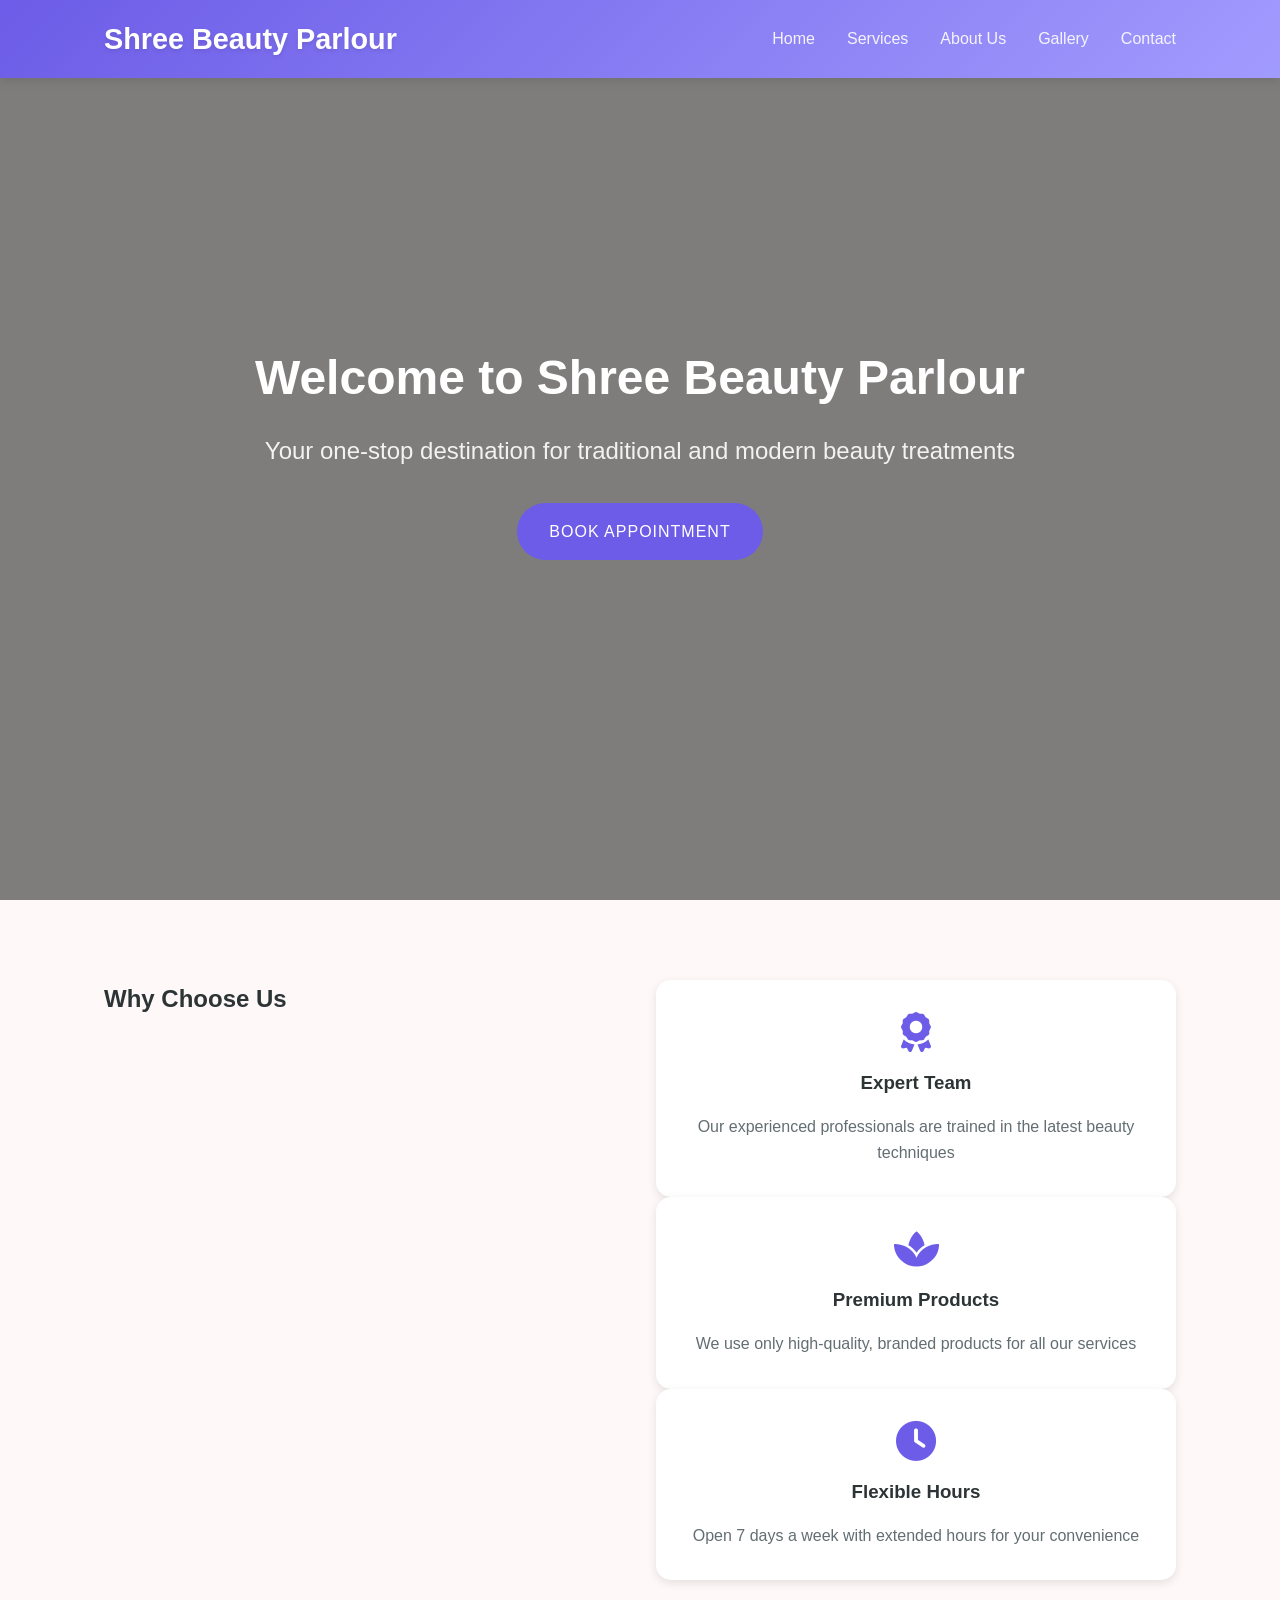
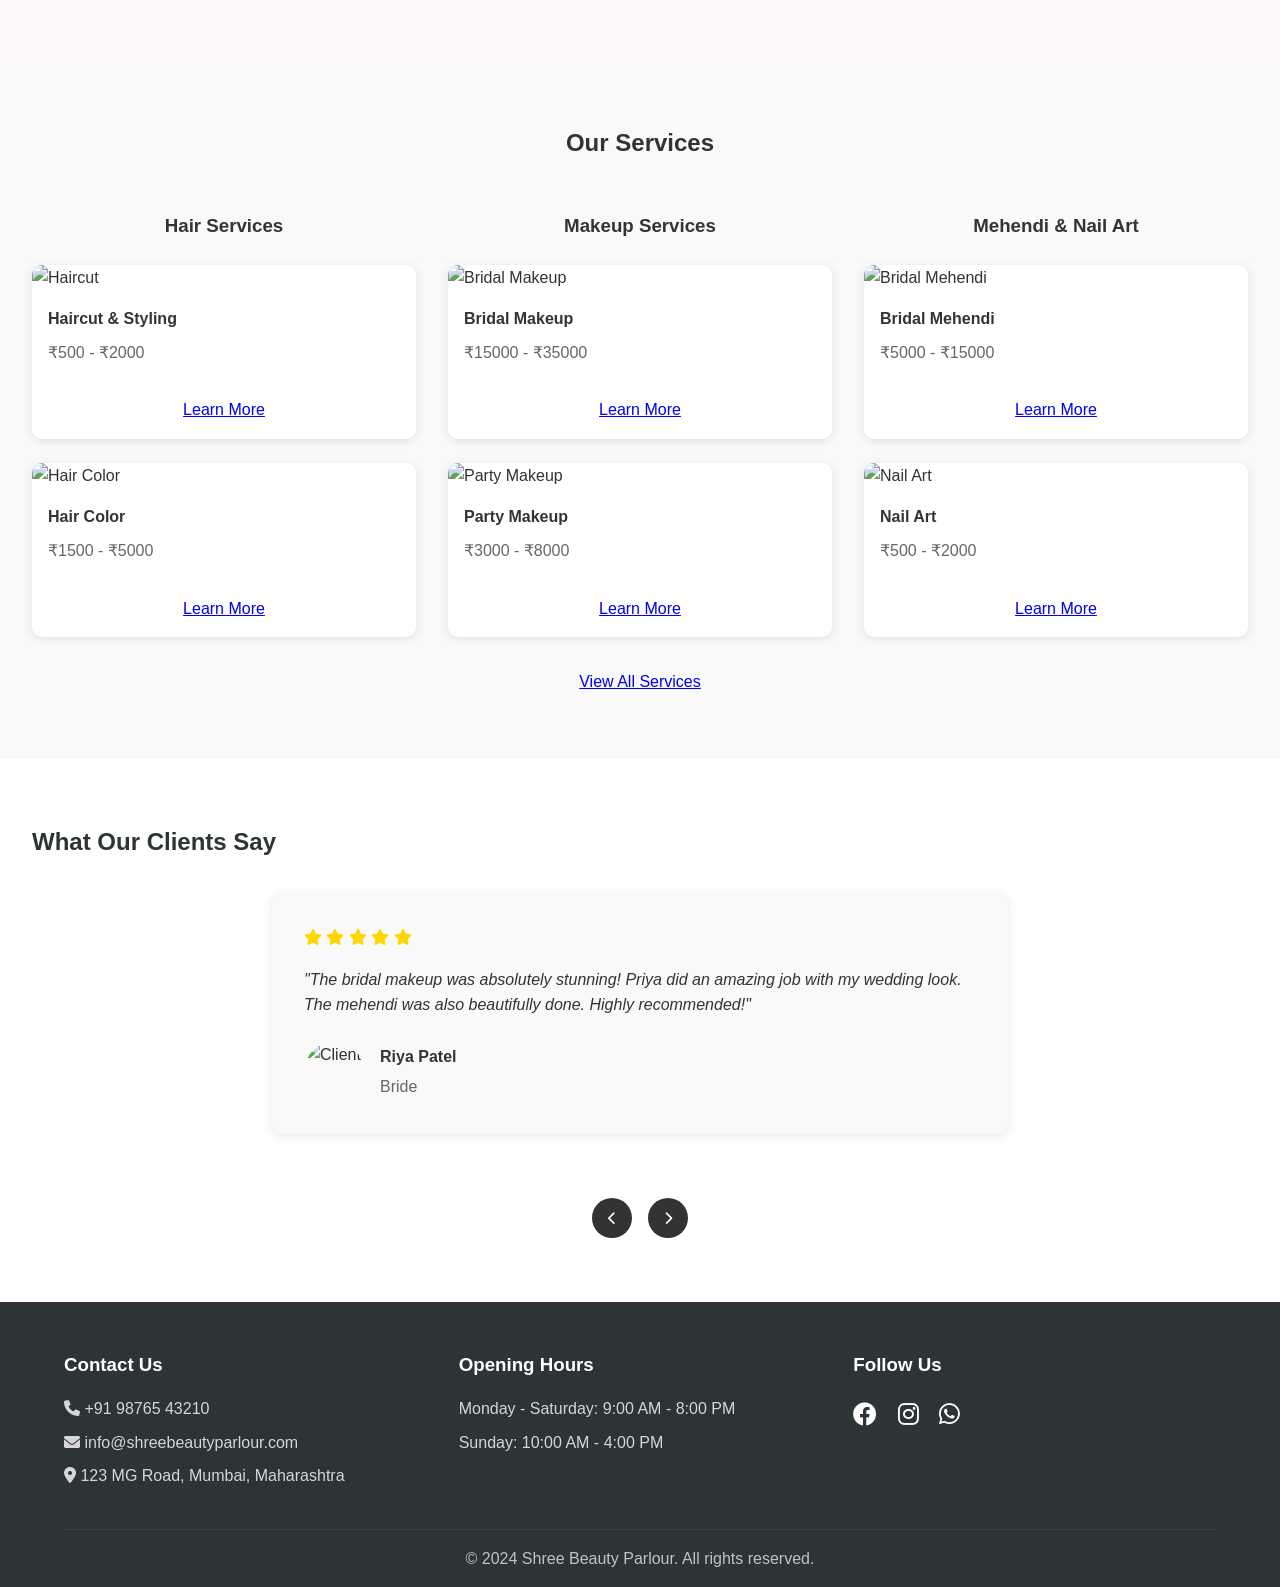
==== index.html @ 2ab31e63 "first commit" ====
<!DOCTYPE html>
<html lang="en">
<head>
    <meta charset="UTF-8">
    <meta name="viewport" content="width=device-width, initial-scale=1.0">
    <title>Shree Beauty Parlour - Home</title>
    <link rel="stylesheet" href="styles.css">
    <link rel="stylesheet" href="https://cdnjs.cloudflare.com/ajax/libs/font-awesome/6.0.0/css/all.min.css">
</head>
<body>
    <header>
        <nav>
            <div class="logo">
                <h1>Shree Beauty Parlour</h1>
            </div>
            <ul class="nav-links">
                <li><a href="index.html" class="active">Home</a></li>
                <li><a href="services.html">Services</a></li>
                <li><a href="about.html">About Us</a></li>
                <li><a href="gallery.html">Gallery</a></li>
                <li><a href="contact.html">Contact</a></li>
            </ul>
            <div class="hamburger">
                <span></span>
                <span></span>
                <span></span>
            </div>
        </nav>
    </header>

    <main>
        <section class="hero">
            <div class="hero-content">
                <h2>Welcome to Shree Beauty Parlour</h2>
                <p>Your one-stop destination for traditional and modern beauty treatments</p>
                <a href="contact.html" class="cta-button">Book Appointment</a>
            </div>
        </section>

        <section class="features">
            <h2>Why Choose Us</h2>
            <div class="feature-cards">
                <div class="feature-card">
                    <i class="fas fa-award"></i>
                    <h3>Expert Team</h3>
                    <p>Our experienced professionals are trained in the latest beauty techniques</p>
                </div>
                <div class="feature-card">
                    <i class="fas fa-spa"></i>
                    <h3>Premium Products</h3>
                    <p>We use only high-quality, branded products for all our services</p>
                </div>
                <div class="feature-card">
                    <i class="fas fa-clock"></i>
                    <h3>Flexible Hours</h3>
                    <p>Open 7 days a week with extended hours for your convenience</p>
                </div>
            </div>
        </section>

        <section class="services-preview">
            <h2>Our Services</h2>
            <div class="service-categories">
                <div class="service-category">
                    <h3>Hair Services</h3>
                    <div class="service-cards">
                        <div class="service-card">
                            <img src="https://images.pexels.com/photos/3993448/pexels-photo-3993448.jpeg?auto=compress&cs=tinysrgb&w=500" alt="Haircut">
                            <h4>Haircut & Styling</h4>
                            <p>₹500 - ₹2000</p>
                            <a href="services.html#hair" class="btn">Learn More</a>
                        </div>
                        <div class="service-card">
                            <img src="https://images.pexels.com/photos/3993449/pexels-photo-3993449.jpeg?auto=compress&cs=tinysrgb&w=500" alt="Hair Color">
                            <h4>Hair Color</h4>
                            <p>₹1500 - ₹5000</p>
                            <a href="services.html#hair" class="btn">Learn More</a>
                        </div>
                    </div>
                </div>

                <div class="service-category">
                    <h3>Makeup Services</h3>
                    <div class="service-cards">
                        <div class="service-card">
                            <img src="https://images.pexels.com/photos/3771069/pexels-photo-3771069.jpeg?auto=compress&cs=tinysrgb&w=500" alt="Bridal Makeup">
                            <h4>Bridal Makeup</h4>
                            <p>₹15000 - ₹35000</p>
                            <a href="services.html#makeup" class="btn">Learn More</a>
                        </div>
                        <div class="service-card">
                            <img src="https://images.pexels.com/photos/3771089/pexels-photo-3771089.jpeg?auto=compress&cs=tinysrgb&w=500" alt="Party Makeup">
                            <h4>Party Makeup</h4>
                            <p>₹3000 - ₹8000</p>
                            <a href="services.html#makeup" class="btn">Learn More</a>
                        </div>
                    </div>
                </div>

                <div class="service-category">
                    <h3>Mehendi & Nail Art</h3>
                    <div class="service-cards">
                        <div class="service-card">
                            <img src="https://images.pexels.com/photos/3771089/pexels-photo-3771089.jpeg?auto=compress&cs=tinysrgb&w=500" alt="Bridal Mehendi">
                            <h4>Bridal Mehendi</h4>
                            <p>₹5000 - ₹15000</p>
                            <a href="services.html#mehendi" class="btn">Learn More</a>
                        </div>
                        <div class="service-card">
                            <img src="https://images.pexels.com/photos/3771089/pexels-photo-3771089.jpeg?auto=compress&cs=tinysrgb&w=500" alt="Nail Art">
                            <h4>Nail Art</h4>
                            <p>₹500 - ₹2000</p>
                            <a href="services.html#mehendi" class="btn">Learn More</a>
                        </div>
                    </div>
                </div>
            </div>
            <div class="view-all-services">
                <a href="services.html" class="btn">View All Services</a>
            </div>
        </section>

        <section class="testimonials">
            <h2>What Our Clients Say</h2>
            <div class="testimonial-slider">
                <div class="testimonial active">
                    <div class="testimonial-content">
                        <div class="rating">
                            <i class="fas fa-star"></i>
                            <i class="fas fa-star"></i>
                            <i class="fas fa-star"></i>
                            <i class="fas fa-star"></i>
                            <i class="fas fa-star"></i>
                        </div>
                        <p>"The bridal makeup was absolutely stunning! Priya did an amazing job with my wedding look. The mehendi was also beautifully done. Highly recommended!"</p>
                        <div class="client-info">
                            <img src="https://images.pexels.com/photos/3771089/pexels-photo-3771089.jpeg?auto=compress&cs=tinysrgb&w=500" alt="Client">
                            <div>
                                <h4>Riya Patel</h4>
                                <p>Bride</p>
                            </div>
                        </div>
                    </div>
                </div>
                <div class="testimonial">
                    <div class="testimonial-content">
                        <div class="rating">
                            <i class="fas fa-star"></i>
                            <i class="fas fa-star"></i>
                            <i class="fas fa-star"></i>
                            <i class="fas fa-star"></i>
                            <i class="fas fa-star"></i>
                        </div>
                        <p>"Anjali's makeup skills are exceptional! She understood exactly what I wanted for my sister's wedding. The team is professional and the salon is very clean."</p>
                        <div class="client-info">
                            <img src="https://images.pexels.com/photos/3771089/pexels-photo-3771089.jpeg?auto=compress&cs=tinysrgb&w=500" alt="Client">
                            <div>
                                <h4>Neha Sharma</h4>
                                <p>Wedding Guest</p>
                            </div>
                        </div>
                    </div>
                </div>
                <div class="testimonial">
                    <div class="testimonial-content">
                        <div class="rating">
                            <i class="fas fa-star"></i>
                            <i class="fas fa-star"></i>
                            <i class="fas fa-star"></i>
                            <i class="fas fa-star"></i>
                            <i class="fas fa-star"></i>
                        </div>
                        <p>"Meera's mehendi designs are beautiful and unique. She's very patient and takes time to understand your preferences. The results are always amazing!"</p>
                        <div class="client-info">
                            <img src="https://images.pexels.com/photos/3771089/pexels-photo-3771089.jpeg?auto=compress&cs=tinysrgb&w=500" alt="Client">
                            <div>
                                <h4>Priya Singh</h4>
                                <p>Regular Client</p>
                            </div>
                        </div>
                    </div>
                </div>
            </div>
            <div class="testimonial-controls">
                <button class="prev-btn"><i class="fas fa-chevron-left"></i></button>
                <button class="next-btn"><i class="fas fa-chevron-right"></i></button>
            </div>
        </section>
    </main>

    <footer>
        <div class="footer-content">
            <div class="footer-section">
                <h3>Contact Us</h3>
                <p><i class="fas fa-phone"></i> +91 98765 43210</p>
                <p><i class="fas fa-envelope"></i> info@shreebeautyparlour.com</p>
                <p><i class="fas fa-map-marker-alt"></i> 123 MG Road, Mumbai, Maharashtra</p>
            </div>
            <div class="footer-section">
                <h3>Opening Hours</h3>
                <p>Monday - Saturday: 9:00 AM - 8:00 PM</p>
                <p>Sunday: 10:00 AM - 4:00 PM</p>
            </div>
            <div class="footer-section">
                <h3>Follow Us</h3>
                <div class="social-links">
                    <a href="#"><i class="fab fa-facebook"></i></a>
                    <a href="#"><i class="fab fa-instagram"></i></a>
                    <a href="#"><i class="fab fa-whatsapp"></i></a>
                </div>
            </div>
        </div>
        <div class="footer-bottom">
            <p>&copy; 2024 Shree Beauty Parlour. All rights reserved.</p>
        </div>
    </footer>

    <script src="script.js"></script>
</body>
</html>
---- styles.css ----
/* Reset and base styles */
* {
    margin: 0;
    padding: 0;
    box-sizing: border-box;
}

:root {
    --primary-color: #6c5ce7;
    --secondary-color: #a29bfe;
    --accent-color: #fd79a8;
    --text-color: #2d3436;
    --light-text: #636e72;
    --background-color: #fff8f8;
    --white: #ffffff;
    --shadow: 0 3px 10px rgba(0,0,0,0.1);
    --transition: all 0.3s ease;
}

body {
    font-family: 'Poppins', sans-serif;
    line-height: 1.6;
    color: var(--text-color);
    background-color: var(--background-color);
}

/* Header and Navigation */
header {
    background: linear-gradient(135deg, var(--primary-color), var(--secondary-color));
    box-shadow: var(--shadow);
    position: fixed;
    width: 100%;
    top: 0;
    z-index: 1000;
}

nav {
    display: flex;
    justify-content: space-between;
    align-items: center;
    padding: 1rem 5%;
    max-width: 1200px;
    margin: 0 auto;
}

.logo h1 {
    color: var(--white);
    font-size: 1.8rem;
    font-weight: 700;
    text-shadow: 0 2px 4px rgba(0,0,0,0.1);
}

.nav-links {
    display: flex;
    list-style: none;
}

.nav-links li {
    margin-left: 2rem;
}

.nav-links a {
    text-decoration: none;
    color: var(--white);
    font-weight: 500;
    transition: var(--transition);
    position: relative;
    opacity: 0.9;
}

.nav-links a::after {
    content: '';
    position: absolute;
    bottom: -5px;
    left: 0;
    width: 0;
    height: 2px;
    background-color: var(--white);
    transition: var(--transition);
}

.nav-links a:hover::after,
.nav-links a.active::after {
    width: 100%;
}

.nav-links a:hover,
.nav-links a.active {
    color: var(--white);
    opacity: 1;
}

.hamburger {
    display: none;
    cursor: pointer;
}

.hamburger span {
    display: block;
    width: 25px;
    height: 3px;
    background-color: var(--white);
    margin: 5px 0;
    transition: var(--transition);
}

/* Hero Section */
.hero {
    height: 100vh;
    background: linear-gradient(rgba(0,0,0,0.5), rgba(0,0,0,0.5)), url('https://images.unsplash.com/photo-1562322140-8baeececf3df?ixlib=rb-1.2.1&auto=format&fit=crop&w=1950&q=80');
    background-size: cover;
    background-position: center;
    display: flex;
    align-items: center;
    justify-content: center;
    text-align: center;
    color: var(--white);
    padding: 0 1rem;
}

.hero-content h2 {
    font-size: 3rem;
    margin-bottom: 1rem;
    font-weight: 700;
}

.hero-content p {
    font-size: 1.5rem;
    margin-bottom: 2rem;
    opacity: 0.9;
}

.cta-button {
    display: inline-block;
    padding: 1rem 2rem;
    background-color: var(--primary-color);
    color: var(--white);
    text-decoration: none;
    border-radius: 30px;
    transition: var(--transition);
    font-weight: 500;
    text-transform: uppercase;
    letter-spacing: 1px;
}

.cta-button:hover {
    background-color: var(--secondary-color);
    transform: translateY(-3px);
    box-shadow: 0 5px 15px rgba(108, 92, 231, 0.3);
}

/* Features Section */
.features {
    display: grid;
    grid-template-columns: repeat(auto-fit, minmax(250px, 1fr));
    gap: 2rem;
    padding: 5rem 5%;
    max-width: 1200px;
    margin: 0 auto;
}

.feature-card {
    text-align: center;
    padding: 2rem;
    background-color: var(--white);
    border-radius: 15px;
    box-shadow: var(--shadow);
    transition: var(--transition);
}

.feature-card:hover {
    transform: translateY(-10px);
    box-shadow: 0 10px 20px rgba(0,0,0,0.1);
}

.feature-card i {
    font-size: 2.5rem;
    color: var(--primary-color);
    margin-bottom: 1rem;
}

.feature-card h3 {
    color: var(--text-color);
    margin-bottom: 1rem;
    font-weight: 600;
}

.feature-card p {
    color: var(--light-text);
}

/* Services Preview Section */
.services-preview {
    padding: 4rem 2rem;
    background-color: #f9f9f9;
}

.services-preview h2 {
    text-align: center;
    margin-bottom: 3rem;
    color: #333;
}

.service-categories {
    display: grid;
    grid-template-columns: repeat(auto-fit, minmax(300px, 1fr));
    gap: 2rem;
    margin-bottom: 2rem;
}

.service-category h3 {
    color: #333;
    margin-bottom: 1.5rem;
    text-align: center;
}

.service-cards {
    display: grid;
    grid-template-columns: repeat(auto-fit, minmax(250px, 1fr));
    gap: 1.5rem;
}

.service-card {
    background: white;
    border-radius: 10px;
    overflow: hidden;
    box-shadow: 0 2px 10px rgba(0, 0, 0, 0.1);
    transition: transform 0.3s ease;
}

.service-card:hover {
    transform: translateY(-5px);
}

.service-card img {
    width: 100%;
    height: 200px;
    object-fit: cover;
}

.service-card h4 {
    padding: 1rem 1rem 0.5rem;
    color: #333;
}

.service-card p {
    padding: 0 1rem 1rem;
    color: #666;
}

.service-card .btn {
    display: block;
    margin: 1rem;
    text-align: center;
}

.view-all-services {
    text-align: center;
    margin-top: 2rem;
}

/* Updated Testimonials Section */
.testimonials {
    padding: 4rem 2rem;
    background-color: #fff;
}

.testimonial-slider {
    position: relative;
    max-width: 800px;
    margin: 0 auto;
    overflow: hidden;
}

.testimonial {
    display: none;
    padding: 2rem;
}

.testimonial.active {
    display: block;
}

.testimonial-content {
    background: #f9f9f9;
    padding: 2rem;
    border-radius: 10px;
    box-shadow: 0 2px 10px rgba(0, 0, 0, 0.1);
}

.rating {
    color: #ffd700;
    margin-bottom: 1rem;
}

.testimonial p {
    font-style: italic;
    margin-bottom: 1.5rem;
    color: #333;
}

.client-info {
    display: flex;
    align-items: center;
    gap: 1rem;
}

.client-info img {
    width: 60px;
    height: 60px;
    border-radius: 50%;
    object-fit: cover;
}

.client-info h4 {
    color: #333;
    margin-bottom: 0.25rem;
}

.client-info p {
    color: #666;
    margin: 0;
    font-style: normal;
}

.testimonial-controls {
    display: flex;
    justify-content: center;
    gap: 1rem;
    margin-top: 2rem;
}

.testimonial-controls button {
    background: #333;
    color: white;
    border: none;
    width: 40px;
    height: 40px;
    border-radius: 50%;
    cursor: pointer;
    transition: background-color 0.3s ease;
}

.testimonial-controls button:hover {
    background: #555;
}

/* Footer */
footer {
    background-color: var(--text-color);
    color: var(--white);
    padding: 3rem 5% 1rem;
}

.footer-content {
    display: grid;
    grid-template-columns: repeat(auto-fit, minmax(250px, 1fr));
    gap: 2rem;
    max-width: 1200px;
    margin: 0 auto;
}

.footer-section h3 {
    margin-bottom: 1rem;
    color: var(--white);
    font-weight: 600;
}

.footer-section p {
    margin-bottom: 0.5rem;
    opacity: 0.8;
}

.social-links a {
    color: var(--white);
    margin-right: 1rem;
    font-size: 1.5rem;
    transition: var(--transition);
}

.social-links a:hover {
    color: var(--secondary-color);
    transform: translateY(-3px);
}

.footer-bottom {
    text-align: center;
    margin-top: 2rem;
    padding-top: 1rem;
    border-top: 1px solid rgba(255,255,255,0.1);
    opacity: 0.7;
}

/* Responsive Design */
@media (max-width: 768px) {
    .nav-links {
        display: none;
        position: absolute;
        top: 100%;
        left: 0;
        width: 100%;
        background: linear-gradient(135deg, var(--primary-color), var(--secondary-color));
        padding: 1rem;
        box-shadow: var(--shadow);
    }

    .nav-links.active {
        display: flex;
        flex-direction: column;
        align-items: center;
    }

    .nav-links li {
        margin: 1rem 0;
    }

    .hamburger {
        display: block;
    }

    .hamburger.active span:nth-child(2) {
        opacity: 0;
    }

    .hamburger.active span:nth-child(1) {
        transform: translateY(8px) rotate(45deg);
    }

    .hamburger.active span:nth-child(3) {
        transform: translateY(-8px) rotate(-45deg);
    }

    .hero-content h2 {
        font-size: 2rem;
    }

    .hero-content p {
        font-size: 1.2rem;
    }

    .service-categories {
        grid-template-columns: 1fr;
    }

    .service-cards {
        grid-template-columns: 1fr;
    }

    .testimonial-content {
        padding: 1.5rem;
    }

    .client-info img {
        width: 50px;
        height: 50px;
    }
}
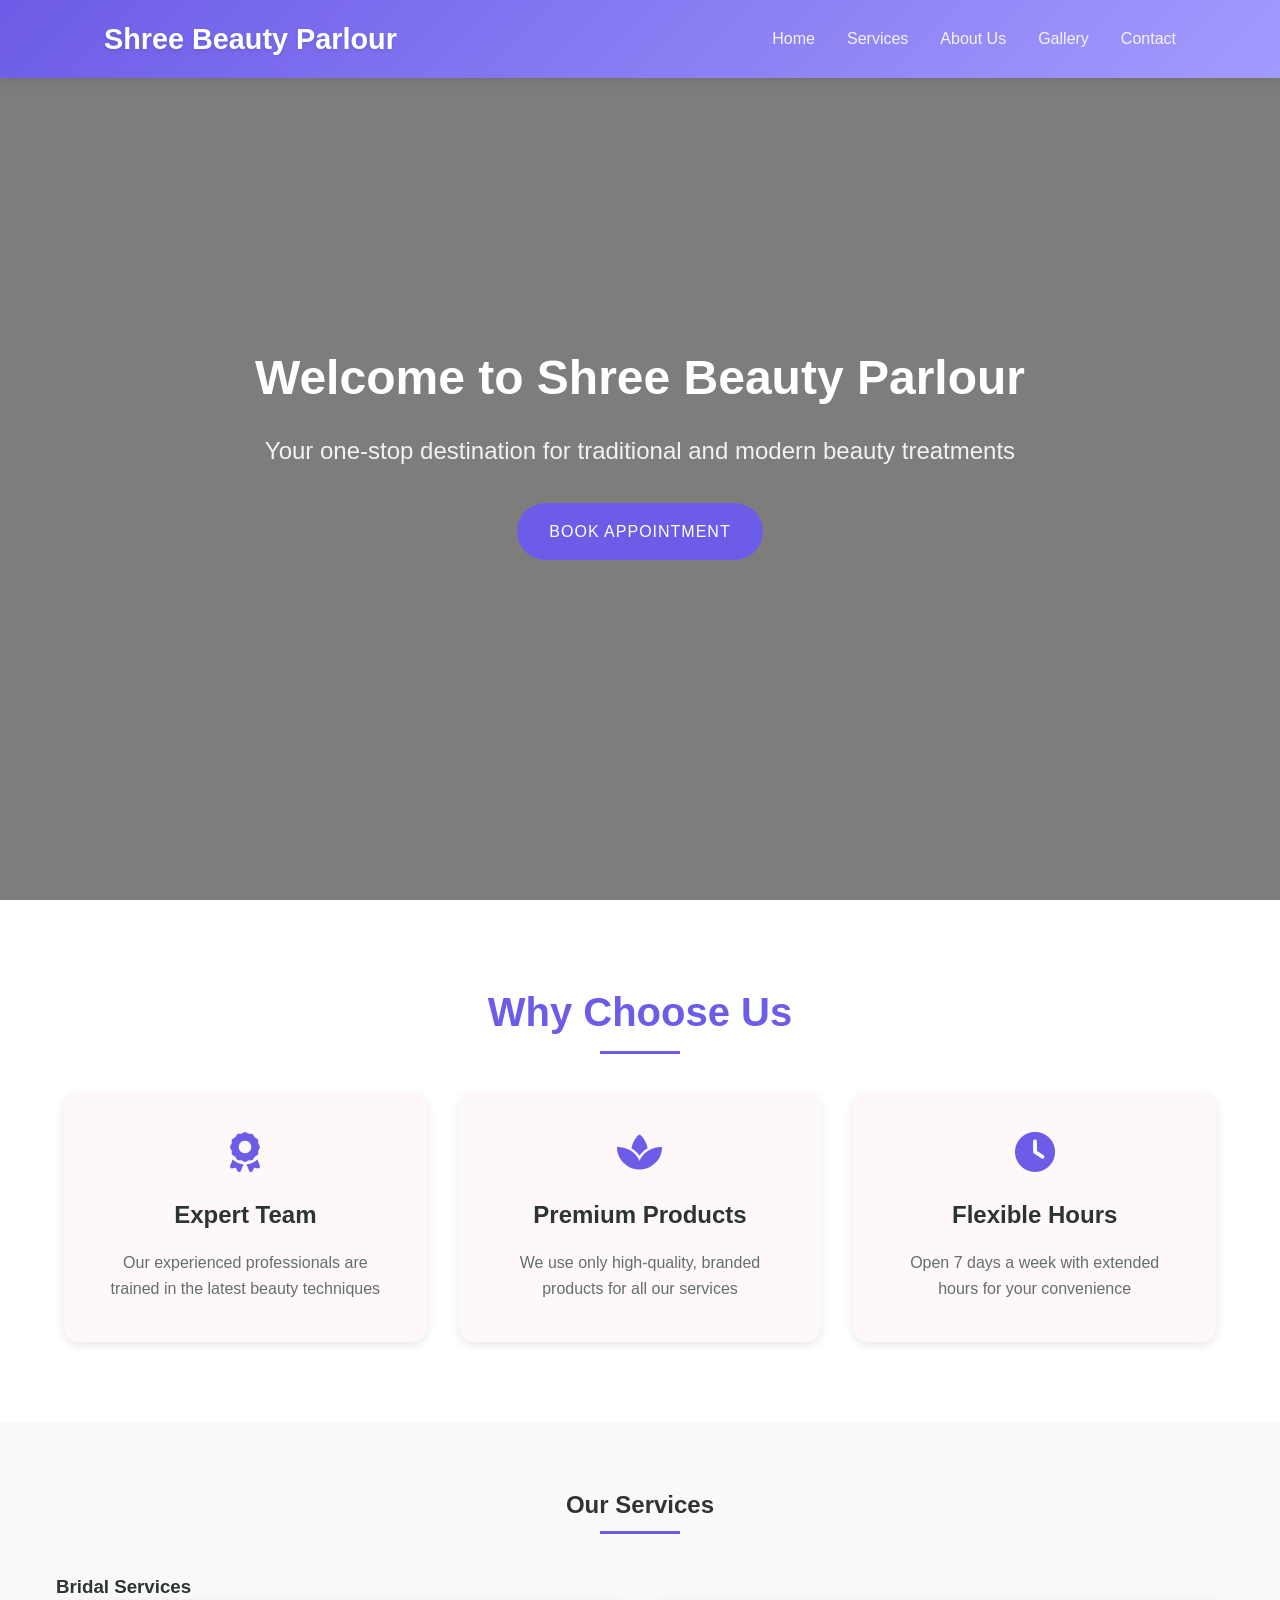
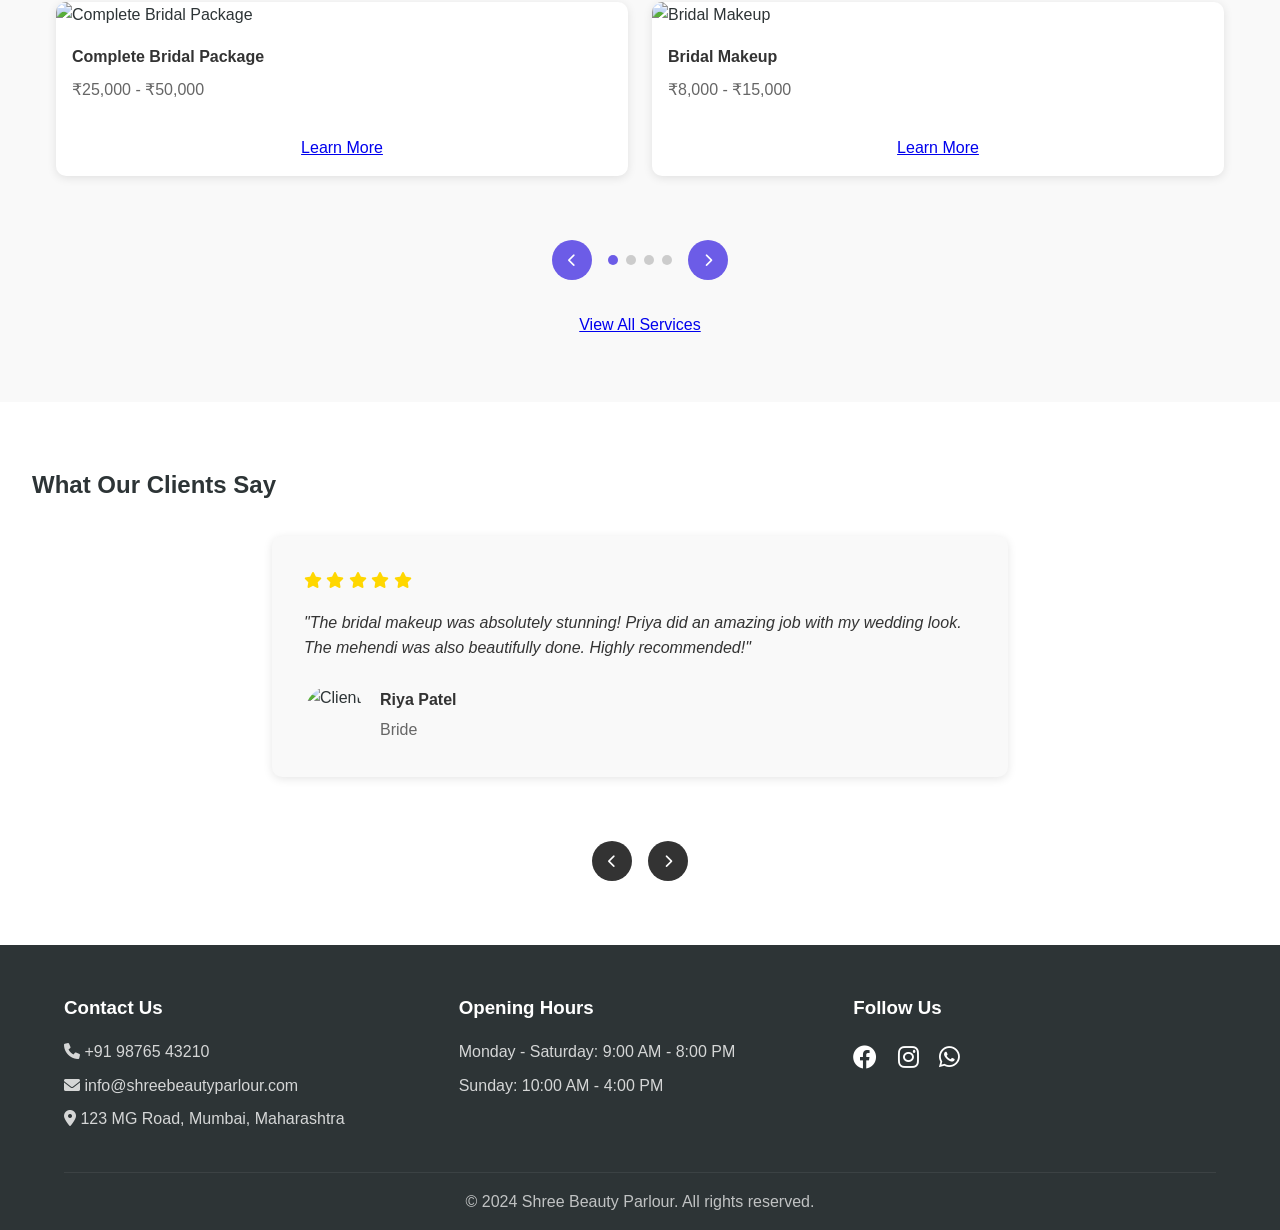
==== commit 88bd4a87: "first commit" ====
--- a/index.html
+++ b/index.html
@@ -60,59 +60,84 @@
 
         <section class="services-preview">
             <h2>Our Services</h2>
-            <div class="service-categories">
-                <div class="service-category">
-                    <h3>Hair Services</h3>
-                    <div class="service-cards">
-                        <div class="service-card">
-                            <img src="https://images.pexels.com/photos/3993448/pexels-photo-3993448.jpeg?auto=compress&cs=tinysrgb&w=500" alt="Haircut">
-                            <h4>Haircut & Styling</h4>
-                            <p>₹500 - ₹2000</p>
-                            <a href="services.html#hair" class="btn">Learn More</a>
-                        </div>
-                        <div class="service-card">
-                            <img src="https://images.pexels.com/photos/3993449/pexels-photo-3993449.jpeg?auto=compress&cs=tinysrgb&w=500" alt="Hair Color">
-                            <h4>Hair Color</h4>
-                            <p>₹1500 - ₹5000</p>
-                            <a href="services.html#hair" class="btn">Learn More</a>
-                        </div>
-                    </div>
-                </div>
-
-                <div class="service-category">
-                    <h3>Makeup Services</h3>
-                    <div class="service-cards">
-                        <div class="service-card">
-                            <img src="https://images.pexels.com/photos/3771069/pexels-photo-3771069.jpeg?auto=compress&cs=tinysrgb&w=500" alt="Bridal Makeup">
-                            <h4>Bridal Makeup</h4>
-                            <p>₹15000 - ₹35000</p>
-                            <a href="services.html#makeup" class="btn">Learn More</a>
-                        </div>
-                        <div class="service-card">
-                            <img src="https://images.pexels.com/photos/3771089/pexels-photo-3771089.jpeg?auto=compress&cs=tinysrgb&w=500" alt="Party Makeup">
-                            <h4>Party Makeup</h4>
-                            <p>₹3000 - ₹8000</p>
-                            <a href="services.html#makeup" class="btn">Learn More</a>
-                        </div>
-                    </div>
-                </div>
-
-                <div class="service-category">
-                    <h3>Mehendi & Nail Art</h3>
-                    <div class="service-cards">
-                        <div class="service-card">
-                            <img src="https://images.pexels.com/photos/3771089/pexels-photo-3771089.jpeg?auto=compress&cs=tinysrgb&w=500" alt="Bridal Mehendi">
-                            <h4>Bridal Mehendi</h4>
-                            <p>₹5000 - ₹15000</p>
-                            <a href="services.html#mehendi" class="btn">Learn More</a>
-                        </div>
-                        <div class="service-card">
-                            <img src="https://images.pexels.com/photos/3771089/pexels-photo-3771089.jpeg?auto=compress&cs=tinysrgb&w=500" alt="Nail Art">
-                            <h4>Nail Art</h4>
-                            <p>₹500 - ₹2000</p>
-                            <a href="services.html#mehendi" class="btn">Learn More</a>
-                        </div>
-                    </div>
+            <div class="services-slider">
+                <div class="slider-container">
+                    <div class="service-category">
+                        <h3>Bridal Services</h3>
+                        <div class="service-cards">
+                            <div class="service-card">
+                                <img src="https://images.unsplash.com/photo-1596462502278-27bfdc403348?ixlib=rb-1.2.1&auto=format&fit=crop&w=500&q=60" alt="Complete Bridal Package">
+                                <h4>Complete Bridal Package</h4>
+                                <p>₹25,000 - ₹50,000</p>
+                                <a href="services.html#bridal" class="btn">Learn More</a>
+                            </div>
+                            <div class="service-card">
+                                <img src="https://images.unsplash.com/photo-1512496015851-a90fb38ba796?ixlib=rb-1.2.1&auto=format&fit=crop&w=500&q=80" alt="Bridal Makeup">
+                                <h4>Bridal Makeup</h4>
+                                <p>₹8,000 - ₹15,000</p>
+                                <a href="services.html#bridal" class="btn">Learn More</a>
+                            </div>
+                        </div>
+                    </div>
+
+                    <div class="service-category">
+                        <h3>Hair Services</h3>
+                        <div class="service-cards">
+                            <div class="service-card">
+                                <img src="https://images.unsplash.com/photo-1562322140-8baeececf3df?ixlib=rb-1.2.1&auto=format&fit=crop&w=500&q=60" alt="Hair Cut & Styling">
+                                <h4>Hair Cut & Styling</h4>
+                                <p>₹500 - ₹1,500</p>
+                                <a href="services.html#hair" class="btn">Learn More</a>
+                            </div>
+                            <div class="service-card">
+                                <img src="https://images.unsplash.com/photo-1605497788044-5a32c7078486?ixlib=rb-1.2.1&auto=format&fit=crop&w=500&q=60" alt="Hair Color">
+                                <h4>Hair Color</h4>
+                                <p>₹1,500 - ₹3,500</p>
+                                <a href="services.html#hair" class="btn">Learn More</a>
+                            </div>
+                        </div>
+                    </div>
+
+                    <div class="service-category">
+                        <h3>Skin Care</h3>
+                        <div class="service-cards">
+                            <div class="service-card">
+                                <img src="https://images.unsplash.com/photo-1544161515-4ab6ce6db874?ixlib=rb-1.2.1&auto=format&fit=crop&w=500&q=60" alt="Facial Treatments">
+                                <h4>Facial Treatments</h4>
+                                <p>₹1,500 - ₹3,500</p>
+                                <a href="services.html#skincare" class="btn">Learn More</a>
+                            </div>
+                            <div class="service-card">
+                                <img src="https://images.unsplash.com/photo-1544161515-4ab6ce6db874?ixlib=rb-1.2.1&auto=format&fit=crop&w=500&q=60" alt="Threading">
+                                <h4>Threading</h4>
+                                <p>₹100 - ₹300</p>
+                                <a href="services.html#skincare" class="btn">Learn More</a>
+                            </div>
+                        </div>
+                    </div>
+
+                    <div class="service-category">
+                        <h3>Mehendi & Nail Art</h3>
+                        <div class="service-cards">
+                            <div class="service-card">
+                                <img src="https://images.unsplash.com/photo-1619451334792-150fd785ee74?ixlib=rb-1.2.1&auto=format&fit=crop&w=500&q=80" alt="Bridal Mehendi">
+                                <h4>Bridal Mehendi</h4>
+                                <p>₹5,000 - ₹10,000</p>
+                                <a href="services.html#mehendi" class="btn">Learn More</a>
+                            </div>
+                            <div class="service-card">
+                                <img src="https://images.unsplash.com/photo-1604654894611-6973b376cbde?ixlib=rb-1.2.1&auto=format&fit=crop&w=500&q=80" alt="Nail Art">
+                                <h4>Nail Art</h4>
+                                <p>₹300 - ₹1,000</p>
+                                <a href="services.html#mehendi" class="btn">Learn More</a>
+                            </div>
+                        </div>
+                    </div>
+                </div>
+                <div class="slider-controls">
+                    <button class="prev-btn"><i class="fas fa-chevron-left"></i></button>
+                    <div class="slider-dots"></div>
+                    <button class="next-btn"><i class="fas fa-chevron-right"></i></button>
                 </div>
             </div>
             <div class="view-all-services">
--- a/styles.css
+++ b/styles.css
@@ -151,21 +151,48 @@
 
 /* Features Section */
 .features {
+    padding: 5rem 5%;
+    background-color: var(--white);
+    text-align: center;
+}
+
+.features h2 {
+    color: var(--primary-color);
+    font-size: 2.5rem;
+    margin-bottom: 3rem;
+    position: relative;
+}
+
+.features h2::after {
+    content: '';
+    position: absolute;
+    bottom: -10px;
+    left: 50%;
+    transform: translateX(-50%);
+    width: 80px;
+    height: 3px;
+    background-color: var(--primary-color);
+}
+
+.feature-cards {
     display: grid;
-    grid-template-columns: repeat(auto-fit, minmax(250px, 1fr));
+    grid-template-columns: repeat(auto-fit, minmax(300px, 1fr));
     gap: 2rem;
-    padding: 5rem 5%;
     max-width: 1200px;
     margin: 0 auto;
 }
 
 .feature-card {
-    text-align: center;
-    padding: 2rem;
-    background-color: var(--white);
+    background-color: var(--background-color);
+    padding: 2.5rem;
     border-radius: 15px;
     box-shadow: var(--shadow);
     transition: var(--transition);
+    text-align: center;
+    display: flex;
+    flex-direction: column;
+    align-items: center;
+    justify-content: center;
 }
 
 .feature-card:hover {
@@ -176,48 +203,69 @@
 .feature-card i {
     font-size: 2.5rem;
     color: var(--primary-color);
-    margin-bottom: 1rem;
+    margin-bottom: 1.5rem;
 }
 
 .feature-card h3 {
     color: var(--text-color);
+    font-size: 1.5rem;
     margin-bottom: 1rem;
-    font-weight: 600;
 }
 
 .feature-card p {
     color: var(--light-text);
+    line-height: 1.6;
+    margin: 0;
 }
 
 /* Services Preview Section */
 .services-preview {
     padding: 4rem 2rem;
     background-color: #f9f9f9;
+    position: relative;
+    overflow: hidden;
 }
 
 .services-preview h2 {
     text-align: center;
     margin-bottom: 3rem;
     color: #333;
-}
-
-.service-categories {
-    display: grid;
-    grid-template-columns: repeat(auto-fit, minmax(300px, 1fr));
-    gap: 2rem;
-    margin-bottom: 2rem;
-}
-
-.service-category h3 {
-    color: #333;
-    margin-bottom: 1.5rem;
-    text-align: center;
+    position: relative;
+}
+
+.services-preview h2::after {
+    content: '';
+    position: absolute;
+    bottom: -10px;
+    left: 50%;
+    transform: translateX(-50%);
+    width: 80px;
+    height: 3px;
+    background-color: var(--primary-color);
+}
+
+.services-slider {
+    position: relative;
+    max-width: 1200px;
+    margin: 0 auto;
+    overflow: hidden;
+}
+
+.slider-container {
+    display: flex;
+    transition: transform 0.5s ease;
+}
+
+.service-category {
+    min-width: 100%;
+    padding: 0 1rem;
 }
 
 .service-cards {
     display: grid;
     grid-template-columns: repeat(auto-fit, minmax(250px, 1fr));
     gap: 1.5rem;
+    margin-bottom: 2rem;
 }
 
 .service-card {
@@ -252,6 +300,50 @@
     display: block;
     margin: 1rem;
     text-align: center;
+}
+
+.slider-controls {
+    display: flex;
+    justify-content: center;
+    align-items: center;
+    gap: 1rem;
+    margin-top: 2rem;
+}
+
+.slider-controls button {
+    background: var(--primary-color);
+    color: white;
+    border: none;
+    width: 40px;
+    height: 40px;
+    border-radius: 50%;
+    cursor: pointer;
+    transition: background-color 0.3s ease;
+    display: flex;
+    align-items: center;
+    justify-content: center;
+}
+
+.slider-controls button:hover {
+    background: var(--secondary-color);
+}
+
+.slider-dots {
+    display: flex;
+    gap: 0.5rem;
+}
+
+.slider-dot {
+    width: 10px;
+    height: 10px;
+    border-radius: 50%;
+    background: #ccc;
+    cursor: pointer;
+    transition: background-color 0.3s ease;
+}
+
+.slider-dot.active {
+    background: var(--primary-color);
 }
 
 .view-all-services {
@@ -438,10 +530,6 @@
         font-size: 1.2rem;
     }
 
-    .service-categories {
-        grid-template-columns: 1fr;
-    }
-
     .service-cards {
         grid-template-columns: 1fr;
     }
@@ -454,4 +542,27 @@
         width: 50px;
         height: 50px;
     }
+
+    .features {
+        padding: 3rem 5%;
+    }
+
+    .features h2 {
+        font-size: 2rem;
+        margin-bottom: 2rem;
+    }
+
+    .feature-cards {
+        grid-template-columns: 1fr;
+        gap: 1.5rem;
+    }
+
+    .feature-card {
+        padding: 2rem;
+    }
+
+    .slider-controls button {
+        width: 35px;
+        height: 35px;
+    }
 } 
